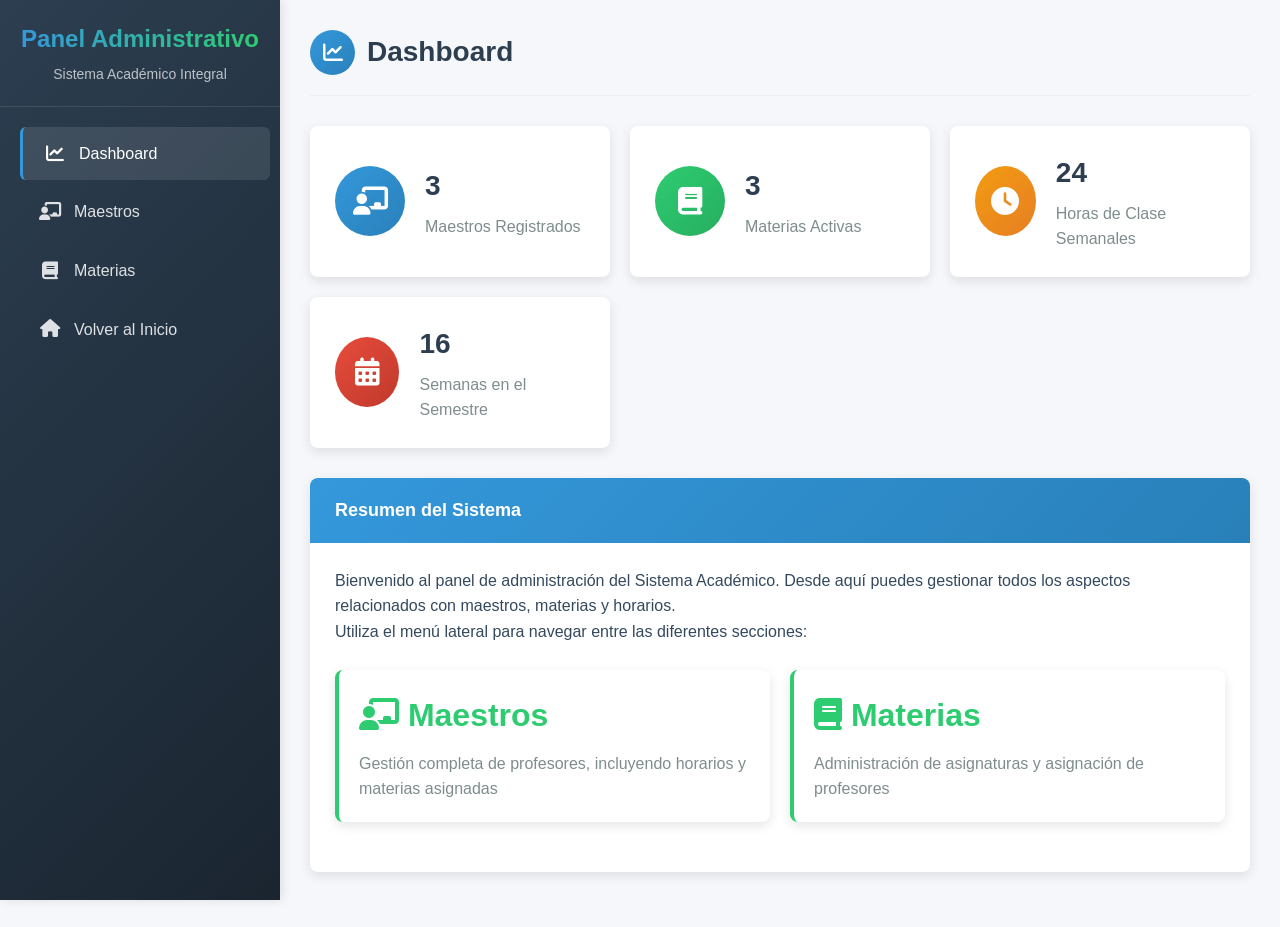
==== admin.html @ a71e0417 "Add files via upload" ====
<!DOCTYPE html>
<html lang="es">
<head>
    <meta charset="UTF-8">
    <meta name="viewport" content="width=device-width, initial-scale=1.0">
    <title>Panel de Administración | Sistema Académico</title>
    <link rel="stylesheet" href="https://cdnjs.cloudflare.com/ajax/libs/font-awesome/6.4.0/css/all.min.css">
    <style>
        :root {
            --primary-color: #3498db;
            --secondary-color: #2980b9;
            --accent-color: #e74c3c;
            --success-color: #2ecc71;
            --warning-color: #f39c12;
            --danger-color: #e74c3c;
            --gray-dark: #2c3e50;
            --gray: #7f8c8d;
            --light-gray: #f8f9fa;
            --border-color: #ecf0f1;
            --border-radius: 8px;
            --shadow: 0 4px 12px rgba(0, 0, 0, 0.1);
            --transition: all 0.3s ease;
        }
        
        * {
            margin: 0;
            padding: 0;
            box-sizing: border-box;
            font-family: 'Segoe UI', Tahoma, Geneva, Verdana, sans-serif;
        }
        
        body {
            background-color: #f5f7fa;
            color: #34495e;
            line-height: 1.6;
            overflow-x: hidden;
        }
        
        .container {
            display: flex;
            min-height: 100vh;
        }
        
        /* Sidebar */
        .sidebar {
            width: 280px;
            background: linear-gradient(135deg, var(--gray-dark), #1a2530);
            color: white;
            padding: 20px 0;
            height: 100vh;
            position: fixed;
            overflow-y: auto;
            box-shadow: 2px 0 10px rgba(0, 0, 0, 0.1);
            z-index: 1000;
        }
        
        .sidebar-header {
            padding: 0 20px 20px;
            border-bottom: 1px solid rgba(255, 255, 255, 0.1);
            margin-bottom: 20px;
            text-align: center;
        }
        
        .sidebar-header h2 {
            font-size: 24px;
            margin-bottom: 5px;
            font-weight: 600;
            background: linear-gradient(to right, #3498db, #2ecc71);
            -webkit-background-clip: text;
            background-clip: text;
            color: transparent;
        }
        
        .sidebar-header p {
            color: #bdc3c7;
            font-size: 14px;
        }
        
        .sidebar-nav {
            list-style: none;
            padding: 0 15px;
        }
        
        .sidebar-nav-item {
            margin-bottom: 5px;
            transition: var(--transition);
        }
        
        .sidebar-nav-link {
            display: flex;
            align-items: center;
            padding: 14px 20px;
            color: rgba(255, 255, 255, 0.85);
            text-decoration: none;
            transition: var(--transition);
            border-left: 3px solid transparent;
            border-radius: 6px;
            font-size: 16px;
        }
        
        .sidebar-nav-link:hover, .sidebar-nav-link.active {
            background: rgba(255, 255, 255, 0.1);
            color: white;
            border-left-color: var(--primary-color);
            transform: translateX(5px);
        }
        
        .sidebar-nav-link i {
            margin-right: 12px;
            width: 24px;
            text-align: center;
            font-size: 18px;
        }
        
        /* Main Content */
        .main-content {
            flex: 1;
            margin-left: 280px;
            padding: 30px;
            transition: var(--transition);
        }
        
        .page-header {
            margin-bottom: 30px;
            padding-bottom: 20px;
            border-bottom: 1px solid var(--border-color);
            display: flex;
            justify-content: space-between;
            align-items: center;
            flex-wrap: wrap;
            gap: 15px;
        }
        
        .page-title {
            font-size: 28px;
            color: var(--gray-dark);
            font-weight: 700;
            display: flex;
            align-items: center;
            gap: 12px;
        }
        
        .page-title i {
            background: linear-gradient(135deg, var(--primary-color), var(--secondary-color));
            color: white;
            width: 45px;
            height: 45px;
            border-radius: 50%;
            display: flex;
            align-items: center;
            justify-content: center;
            font-size: 20px;
        }
        
        /* Cards */
        .card {
            background-color: white;
            border-radius: var(--border-radius);
            box-shadow: var(--shadow);
            margin-bottom: 25px;
            overflow: hidden;
            transition: var(--transition);
        }
        
        .card:hover {
            transform: translateY(-5px);
            box-shadow: 0 8px 20px rgba(0, 0, 0, 0.12);
        }
        
        .card-header {
            padding: 18px 25px;
            background: linear-gradient(135deg, var(--primary-color), var(--secondary-color));
            color: white;
            font-weight: 600;
            display: flex;
            justify-content: space-between;
            align-items: center;
            font-size: 18px;
        }
        
        .card-body {
            padding: 25px;
        }
        
        /* Tabs */
        .tabs {
            display: flex;
            margin-bottom: 25px;
            border-bottom: 1px solid var(--border-color);
            flex-wrap: wrap;
        }
        
        .tab-btn {
            padding: 12px 24px;
            background: none;
            border: none;
            border-bottom: 3px solid transparent;
            font-size: 16px;
            font-weight: 500;
            color: var(--gray);
            cursor: pointer;
            transition: var(--transition);
        }
        
        .tab-btn:hover {
            color: var(--primary-color);
        }
        
        .tab-btn.active {
            color: var(--primary-color);
            border-bottom-color: var(--primary-color);
        }
        
        .tab-content {
            display: none;
        }
        
        .tab-content.active {
            display: block;
        }
        
        /* Table */
        .data-table {
            width: 100%;
            border-collapse: collapse;
            box-shadow: 0 1px 3px rgba(0, 0, 0, 0.05);
        }
        
        .data-table th, .data-table td {
            padding: 15px 18px;
            text-align: left;
            border-bottom: 1px solid var(--border-color);
        }
        
        .data-table th {
            background-color: var(--primary-color);
            color: white;
            font-weight: 600;
        }
        
        .data-table tr:nth-child(even) {
            background-color: #f8fafc;
        }
        
        .data-table tr:hover {
            background-color: rgba(52, 152, 219, 0.05);
        }
        
        /* Forms */
        .form-group {
            margin-bottom: 25px;
        }
        
        .form-label {
            display: block;
            margin-bottom: 10px;
            font-weight: 600;
            color: var(--gray-dark);
        }
        
        .form-control {
            width: 100%;
            padding: 12px 18px;
            border: 1px solid var(--border-color);
            border-radius: var(--border-radius);
            font-size: 16px;
            transition: var(--transition);
            background-color: #f9fbfd;
        }
        
        .form-control:focus {
            outline: none;
            border-color: var(--primary-color);
            box-shadow: 0 0 0 3px rgba(52, 152, 219, 0.25);
            background-color: white;
        }
        
        /* Buttons */
        .btn {
            display: inline-flex;
            align-items: center;
            justify-content: center;
            gap: 8px;
            padding: 12px 24px;
            background-color: var(--primary-color);
            color: white;
            border: none;
            border-radius: var(--border-radius);
            cursor: pointer;
            font-size: 16px;
            font-weight: 600;
            transition: var(--transition);
            text-decoration: none;
            box-shadow: 0 4px 6px rgba(52, 152, 219, 0.2);
        }
        
        .btn:hover {
            background-color: var(--secondary-color);
            transform: translateY(-2px);
            box-shadow: 0 6px 10px rgba(52, 152, 219, 0.3);
        }
        
        .btn i {
            font-size: 16px;
        }
        
        .btn-success {
            background-color: var(--success-color);
            box-shadow: 0 4px 6px rgba(46, 204, 113, 0.2);
        }
        
        .btn-success:hover {
            background-color: #27ae60;
            box-shadow: 0 6px 10px rgba(46, 204, 113, 0.3);
        }
        
        .btn-warning {
            background-color: var(--warning-color);
            box-shadow: 0 4px 6px rgba(243, 156, 18, 0.2);
        }
        
        .btn-warning:hover {
            background-color: #e67e22;
            box-shadow: 0 6px 10px rgba(243, 156, 18, 0.3);
        }
        
        .btn-danger {
            background-color: var(--danger-color);
            box-shadow: 0 4px 6px rgba(231, 76, 60, 0.2);
        }
        
        .btn-danger:hover {
            background-color: #c0392b;
            box-shadow: 0 6px 10px rgba(231, 76, 60, 0.3);
        }
        
        .btn-sm {
            padding: 8px 16px;
            font-size: 14px;
        }
        
        /* Modal */
        .modal {
            display: none;
            position: fixed;
            top: 0;
            left: 0;
            right: 0;
            bottom: 0;
            background-color: rgba(0, 0, 0, 0.6);
            z-index: 2000;
            align-items: center;
            justify-content: center;
            backdrop-filter: blur(5px);
        }
        
        .modal-content {
            background-color: white;
            border-radius: var(--border-radius);
            width: 100%;
            max-width: 550px;
            animation: modalFadeIn 0.4s;
            box-shadow: 0 10px 30px rgba(0, 0, 0, 0.2);
            overflow: hidden;
        }
        
        .modal-header {
            padding: 20px;
            background: linear-gradient(135deg, var(--primary-color), var(--secondary-color));
            color: white;
            display: flex;
            justify-content: space-between;
            align-items: center;
        }
        
        .modal-title {
            font-size: 22px;
            font-weight: 600;
        }
        
        .modal-close {
            background: none;
            border: none;
            font-size: 28px;
            cursor: pointer;
            color: white;
            transition: var(--transition);
        }
        
        .modal-close:hover {
            transform: rotate(90deg);
        }
        
        .modal-body {
            padding: 25px;
        }
        
        .modal-footer {
            padding: 20px;
            border-top: 1px solid var(--border-color);
            display: flex;
            justify-content: flex-end;
            gap: 15px;
        }
        
        @keyframes modalFadeIn {
            from { opacity: 0; transform: translateY(-30px); }
            to { opacity: 1; transform: translateY(0); }
        }
        
        /* Utils */
        .text-right {
            text-align: right;
        }
        
        .action-buttons {
            display: flex;
            gap: 8px;
        }
        
        .badge {
            display: inline-flex;
            align-items: center;
            padding: 6px 14px;
            border-radius: 50px;
            font-size: 13px;
            font-weight: 600;
        }
        
        .badge-success {
            background-color: rgba(46, 204, 113, 0.15);
            color: var(--success-color);
        }
        
        .badge-warning {
            background-color: rgba(243, 156, 18, 0.15);
            color: var(--warning-color);
        }
        
        .badge-info {
            background-color: rgba(52, 152, 219, 0.15);
            color: var(--primary-color);
        }
        
        /* Nuevos estilos para profesores múltiples */
        .profesores-list {
            list-style-type: none;
            padding: 0;
            margin: 0;
        }
        
        .profesores-list li {
            padding: 8px 0;
            border-bottom: 1px solid #eee;
            display: flex;
            align-items: center;
        }
        
        .profesores-list li:last-child {
            border-bottom: none;
        }
        
        .profesores-list li i {
            margin-right: 10px;
            color: var(--primary-color);
        }
        
        .error-message {
            color: var(--danger-color);
            font-size: 14px;
            margin-top: 8px;
            display: none;
            font-weight: 500;
        }

        /* Nuevos estilos para maestros clickeables y horarios */
        .maestro-item {
            background: white;
            border: 1px solid var(--border-color);
            border-radius: var(--border-radius);
            margin-bottom: 20px;
            overflow: hidden;
            box-shadow: var(--shadow);
            transition: var(--transition);
        }

        .maestro-item:hover {
            box-shadow: 0 8px 20px rgba(0, 0, 0, 0.15);
            transform: translateY(-3px);
        }

        .maestro-header {
            padding: 18px 25px;
            background: linear-gradient(135deg, var(--primary-color), var(--secondary-color));
            color: white;
            cursor: pointer;
            display: flex;
            justify-content: space-between;
            align-items: center;
            transition: var(--transition);
        }

        .maestro-header:hover {
            background: linear-gradient(135deg, var(--secondary-color), #1f5f8b);
        }

        .maestro-name {
            font-size: 20px;
            font-weight: 700;
            margin: 0;
        }

        .maestro-actions {
            display: flex;
            gap: 10px;
        }

        .maestro-arrow {
            font-size: 20px;
            transition: transform 0.3s ease;
        }

        .maestro-item.expanded .maestro-arrow {
            transform: rotate(180deg);
        }

        .maestro-details {
            max-height: 0;
            overflow: hidden;
            transition: max-height 0.5s ease;
            background: #f8f9fa;
        }

        .maestro-item.expanded .maestro-details {
            max-height: 800px;
        }

        .maestro-content {
            padding: 25px;
        }

        .detail-section {
            margin-bottom: 25px;
            padding-bottom: 20px;
            border-bottom: 1px solid var(--border-color);
        }

        .detail-section:last-child {
            margin-bottom: 0;
            padding-bottom: 0;
            border-bottom: none;
        }

        .detail-title {
            font-size: 18px;
            font-weight: 700;
            color: var(--gray-dark);
            margin-bottom: 15px;
            display: flex;
            align-items: center;
        }

        .detail-title i {
            margin-right: 12px;
            font-size: 22px;
            color: var(--primary-color);
            background: rgba(52, 152, 219, 0.1);
            width: 40px;
            height: 40px;
            border-radius: 50%;
            display: flex;
            align-items: center;
            justify-content: center;
        }

        .materias-grid {
            display: grid;
            grid-template-columns: repeat(auto-fill, minmax(220px, 1fr));
            gap: 15px;
            margin-bottom: 20px;
        }

        .materia-badge {
            background: linear-gradient(135deg, var(--primary-color), var(--secondary-color));
            color: white;
            padding: 12px 18px;
            border-radius: var(--border-radius);
            font-size: 15px;
            text-align: center;
            font-weight: 600;
            box-shadow: 0 4px 6px rgba(52, 152, 219, 0.2);
            transition: var(--transition);
        }

        .materia-badge:hover {
            transform: translateY(-3px);
            box-shadow: 0 6px 10px rgba(52, 152, 219, 0.3);
        }

        .horario-table {
            width: 100%;
            border-collapse: collapse;
            margin-top: 15px;
            border-radius: var(--border-radius);
            overflow: hidden;
            box-shadow: 0 2px 5px rgba(0, 0, 0, 0.05);
        }

        .horario-table th {
            background: var(--primary-color);
            color: white;
            padding: 15px;
            text-align: center;
            font-weight: 600;
        }

        .horario-table td {
            padding: 15px;
            text-align: center;
            border: 1px solid var(--border-color);
            background: white;
            font-weight: 500;
        }

        .horario-table tr:nth-child(even) td {
            background: #f8f9fa;
        }

        .maestros-grid {
            display: grid;
            gap: 25px;
        }

        .maestro-stats {
            display: grid;
            grid-template-columns: repeat(auto-fit, minmax(240px, 1fr));
            gap: 20px;
            margin-bottom: 25px;
        }

        .stat-item {
            background: white;
            padding: 20px;
            border-radius: var(--border-radius);
            border-left: 4px solid var(--success-color);
            box-shadow: var(--shadow);
            transition: var(--transition);
        }

        .stat-item:hover {
            transform: translateY(-5px);
            box-shadow: 0 8px 20px rgba(0, 0, 0, 0.1);
        }

        .stat-number {
            font-size: 32px;
            font-weight: bold;
            color: var(--success-color);
            margin-bottom: 10px;
        }

        .stat-label {
            font-size: 16px;
            color: var(--gray);
            font-weight: 500;
        }

        /* Nuevo: Dashboard stats */
        .dashboard-stats {
            display: grid;
            grid-template-columns: repeat(auto-fit, minmax(250px, 1fr));
            gap: 20px;
            margin-bottom: 30px;
        }
        
        .stat-card {
            background: white;
            border-radius: var(--border-radius);
            padding: 25px;
            box-shadow: var(--shadow);
            display: flex;
            align-items: center;
            gap: 20px;
            transition: var(--transition);
        }
        
        .stat-card:hover {
            transform: translateY(-5px);
            box-shadow: 0 10px 20px rgba(0, 0, 0, 0.1);
        }
        
        .stat-icon {
            width: 70px;
            height: 70px;
            border-radius: 50%;
            display: flex;
            align-items: center;
            justify-content: center;
            font-size: 28px;
            color: white;
        }
        
        .stat-icon.blue {
            background: linear-gradient(135deg, var(--primary-color), var(--secondary-color));
        }
        
        .stat-icon.green {
            background: linear-gradient(135deg, var(--success-color), #27ae60);
        }
        
        .stat-icon.orange {
            background: linear-gradient(135deg, var(--warning-color), #e67e22);
        }
        
        .stat-icon.red {
            background: linear-gradient(135deg, var(--danger-color), #c0392b);
        }
        
        .stat-text h3 {
            font-size: 28px;
            color: var(--gray-dark);
            margin-bottom: 5px;
        }
        
        .stat-text p {
            color: var(--gray);
            font-weight: 500;
        }
        
        /* Nuevo: Responsive design */
        @media (max-width: 1200px) {
            .sidebar {
                width: 250px;
            }
            
            .main-content {
                margin-left: 250px;
            }
        }
        
        @media (max-width: 991px) {
            .sidebar {
                width: 220px;
            }
            
            .main-content {
                margin-left: 220px;
                padding: 20px;
            }
        }
        
        @media (max-width: 767px) {
            .container {
                flex-direction: column;
            }
            
            .sidebar {
                width: 100%;
                height: auto;
                position: relative;
                max-height: 300px;
            }
            
            .main-content {
                margin-left: 0;
            }
            
            .page-header {
                flex-direction: column;
                align-items: flex-start;
            }
            
            .card-header {
                flex-direction: column;
                align-items: flex-start;
                gap: 15px;
            }
            
            .dashboard-stats {
                grid-template-columns: 1fr;
            }
            
            .maestro-stats {
                grid-template-columns: 1fr;
            }
        }

        @media (max-width: 576px) {
            .main-content {
                padding: 15px;
            }
            
            .modal-content {
                width: 95%;
            }
            
            .materias-grid {
                grid-template-columns: 1fr;
            }
            
            .horario-table th, 
            .horario-table td {
                padding: 10px;
                font-size: 14px;
            }
        }

        /* Nuevo: Animación de carga */
        @keyframes pulse {
            0% { opacity: 0.6; transform: scale(0.95); }
            50% { opacity: 1; transform: scale(1); }
            100% { opacity: 0.6; transform: scale(0.95); }
        }
        
        .loading {
            animation: pulse 1.5s infinite;
        }

        /* Nuevo: Notificaciones */
        .notification {
            position: fixed;
            top: 20px;
            right: 20px;
            padding: 15px 25px;
            border-radius: var(--border-radius);
            color: white;
            font-weight: 600;
            box-shadow: 0 5px 15px rgba(0, 0, 0, 0.2);
            z-index: 3000;
            transform: translateX(120%);
            transition: transform 0.4s ease;
        }
        
        .notification.show {
            transform: translateX(0);
        }
        
        .notification.success {
            background: linear-gradient(135deg, var(--success-color), #27ae60);
        }
        
        .notification.error {
            background: linear-gradient(135deg, var(--danger-color), #c0392b);
        }
    </style>
</head>
<body>
    <div class="container">
        <!-- Sidebar -->
        <aside class="sidebar">
            <div class="sidebar-header">
                <h2>Panel Administrativo</h2>
                <p>Sistema Académico Integral</p>
            </div>
            <ul class="sidebar-nav">
                <li class="sidebar-nav-item">
                    <a href="#" class="sidebar-nav-link active" data-tab="dashboard">
                        <i class="fas fa-chart-line"></i> Dashboard
                    </a>
                </li>
                <li class="sidebar-nav-item">
                    <a href="#" class="sidebar-nav-link" data-tab="maestros">
                        <i class="fas fa-chalkboard-teacher"></i> Maestros
                    </a>
                </li>
                <li class="sidebar-nav-item">
                    <a href="#" class="sidebar-nav-link" data-tab="materias">
                        <i class="fas fa-book"></i> Materias
                    </a>
                </li>
                <li class="sidebar-nav-item">
                    <a href="index.html" class="sidebar-nav-link">
                        <i class="fas fa-home"></i> Volver al Inicio
                    </a>
                </li>
            </ul>
        </aside>

        <!-- Main Content -->
        <main class="main-content">
            <!-- Dashboard -->
            <div class="tab-content active" id="dashboard">
                <div class="page-header">
                    <h1 class="page-title"><i class="fas fa-chart-line"></i> Dashboard</h1>
                </div>
                
                <div class="dashboard-stats">
                    <div class="stat-card">
                        <div class="stat-icon blue">
                            <i class="fas fa-chalkboard-teacher"></i>
                        </div>
                        <div class="stat-text">
                            <h3 id="totalMaestrosDash">0</h3>
                            <p>Maestros Registrados</p>
                        </div>
                    </div>
                    
                    <div class="stat-card">
                        <div class="stat-icon green">
                            <i class="fas fa-book"></i>
                        </div>
                        <div class="stat-text">
                            <h3 id="totalMateriasDash">0</h3>
                            <p>Materias Activas</p>
                        </div>
                    </div>
                    
                    <div class="stat-card">
                        <div class="stat-icon orange">
                            <i class="fas fa-clock"></i>
                        </div>
                        <div class="stat-text">
                            <h3>24</h3>
                            <p>Horas de Clase Semanales</p>
                        </div>
                    </div>
                    
                    <div class="stat-card">
                        <div class="stat-icon red">
                            <i class="fas fa-calendar-alt"></i>
                        </div>
                        <div class="stat-text">
                            <h3>16</h3>
                            <p>Semanas en el Semestre</p>
                        </div>
                    </div>
                </div>
                
                <div class="card">
                    <div class="card-header">
                        Resumen del Sistema
                    </div>
                    <div class="card-body">
                        <p>Bienvenido al panel de administración del Sistema Académico. Desde aquí puedes gestionar todos los aspectos relacionados con maestros, materias y horarios.</p>
                        <p>Utiliza el menú lateral para navegar entre las diferentes secciones:</p>
                        
                        <div class="maestro-stats" style="margin-top: 25px;">
                            <div class="stat-item">
                                <div class="stat-number">
                                    <i class="fas fa-chalkboard-teacher"></i> Maestros
                                </div>
                                <div class="stat-label">Gestión completa de profesores, incluyendo horarios y materias asignadas</div>
                            </div>
                            
                            <div class="stat-item">
                                <div class="stat-number">
                                    <i class="fas fa-book"></i> Materias
                                </div>
                                <div class="stat-label">Administración de asignaturas y asignación de profesores</div>
                            </div>
                        </div>
                    </div>
                </div>
            </div>

            <!-- Maestros -->
            <div class="tab-content" id="maestros">
                <div class="page-header">
                    <h1 class="page-title"><i class="fas fa-chalkboard-teacher"></i> Maestros</h1>
                    <button class="btn btn-success" onclick="openModal('modalAgregarMaestro')">
                        <i class="fas fa-plus"></i> Agregar Maestro
                    </button>
                </div>
                
                <div class="maestro-stats">
                    <div class="stat-item">
                        <div class="stat-number" id="totalMaestros">0</div>
                        <div class="stat-label">Total Maestros</div>
                    </div>
                    <div class="stat-item">
                        <div class="stat-number" id="totalMaterias">0</div>
                        <div class="stat-label">Materias Activas</div>
                    </div>
                    <div class="stat-item">
                        <div class="stat-number">24</div>
                        <div class="stat-label">Horas Semanales</div>
                    </div>
                    <div class="stat-item">
                        <div class="stat-number">5</div>
                        <div class="stat-label">Días Laborables</div>
                    </div>
                </div>

                <div class="maestros-grid" id="maestrosContainer">
                    <!-- Los maestros se cargarán aquí -->
                </div>
            </div>

            <!-- Materias -->
            <div class="tab-content" id="materias">
                <div class="page-header">
                    <h1 class="page-title"><i class="fas fa-book"></i> Materias</h1>
                    <button class="btn btn-success" onclick="openModal('modalAgregarMateria')">
                        <i class="fas fa-plus"></i> Agregar Materia
                    </button>
                </div>
                <div class="card">
                    <div class="card-body">
                        <table class="data-table">
                            <thead>
                                <tr>
                                    <th>ID</th>
                                    <th>Nombre</th>
                                    <th>Profesores asignados</th>
                                    <th>Acciones</th>
                                </tr>
                            </thead>
                            <tbody id="tablaMaterias">
                                <!-- Las filas se llenarán aquí -->
                            </tbody>
                        </table>
                    </div>
                </div>
            </div>
        </main>
    </div>

    <!-- Modal Agregar Maestro -->
    <div class="modal" id="modalAgregarMaestro">
        <div class="modal-content">
            <div class="modal-header">
                <h3 class="modal-title">Agregar Nuevo Maestro</h3>
                <button class="modal-close" onclick="closeModal('modalAgregarMaestro')">×</button>
            </div>
            <form id="formMaestro" onsubmit="agregarMaestro(event)">
                <div class="modal-body">
                    <div class="form-group">
                        <label class="form-label">Nombre completo</label>
                        <input type="text" class="form-control" id="nombreMaestro" required placeholder="Ej: Juan Pérez">
                        <div id="errorMaestro" class="error-message">Este maestro ya existe en el sistema.</div>
                    </div>
                    <div class="form-group">
                        <label class="form-label">Materia que imparte</label>
                        <input type="text" class="form-control" id="especialidadMaestro" required placeholder="Ej: Matemáticas">
                    </div>
                    <div class="form-group">
                        <label class="form-label">Correo electrónico</label>
                        <input type="email" class="form-control" id="emailMaestro" placeholder="ejemplo@institucion.edu">
                    </div>
                    <div class="form-group">
                        <label class="form-label">Teléfono de contacto</label>
                        <input type="tel" class="form-control" id="telefonoMaestro" placeholder="(000) 000-0000">
                    </div>
                </div>
                <div class="modal-footer">
                    <button type="button" class="btn btn-danger" onclick="closeModal('modalAgregarMaestro')">
                        <i class="fas fa-times"></i> Cancelar
                    </button>
                    <button type="submit" class="btn btn-success">
                        <i class="fas fa-save"></i> Guardar Maestro
                    </button>
                </div>
            </form>
        </div>
    </div>

    <!-- Modal Agregar Materia -->
    <div class="modal" id="modalAgregarMateria">
        <div class="modal-content">
            <div class="modal-header">
                <h3 class="modal-title">Agregar Nueva Materia</h3>
                <button class="modal-close" onclick="closeModal('modalAgregarMateria')">×</button>
            </div>
            <form id="formMateria" onsubmit="agregarMateria(event)">
                <div class="modal-body">
                    <div class="form-group">
                        <label class="form-label">Nombre de la materia</label>
                        <input type="text" class="form-control" id="nombreMateria" required placeholder="Ej: Álgebra Lineal">
                    </div>
                    <div class="form-group">
                        <label class="form-label">Profesor(es) asignado(s)</label>
                        <select class="form-control" id="profesorMateria" multiple>
                            <!-- Opciones se llenarán con JavaScript -->
                        </select>
                        <small>Mantén presionada la tecla Ctrl (Windows) o Comando (Mac) para seleccionar múltiples profesores.</small>
                    </div>
                    <div class="form-group">
                        <label class="form-label">Créditos</label>
                        <input type="number" class="form-control" id="creditosMateria" min="1" max="10" value="4">
                    </div>
                    <div class="form-group">
                        <label class="form-label">Horas semanales</label>
                        <input type="number" class="form-control" id="horasMateria" min="1" max="20" value="4">
                    </div>
                </div>
                <div class="modal-footer">
                    <button type="button" class="btn btn-danger" onclick="closeModal('modalAgregarMateria')">
                        <i class="fas fa-times"></i> Cancelar
                    </button>
                    <button type="submit" class="btn btn-success">
                        <i class="fas fa-save"></i> Guardar Materia
                    </button>
                </div>
            </form>
        </div>
    </div>

    <div id="modalEditarMaestro" class="modal">
    <div class="modal-content">
        <span class="close" onclick="closeModal('modalEditarMaestro')">&times;</span>
        <h2>Editar Maestro</h2>
        <form id="formEditarMaestro" onsubmit="guardarEdicionMaestro(event)">
            <input type="hidden" id="editIdMaestro">
            <label>Nombre:</label>
            <input type="text" id="editNombreMaestro" required>
            <label>Email:</label>
            <input type="email" id="editEmailMaestro">
            <label>Teléfono:</label>
            <input type="text" id="editTelefonoMaestro">
            <button type="submit" class="btn btn-primary">Guardar Cambios</button>
        </form>
        <label>Horario:</label>
        <input type="text" id="editHorarioMaestro" placeholder="Ej. Lunes 10:00-12:00">

        <label>Materias Asignadas:</label>
        <div id="editMateriasCheckboxes" class="checkbox-list"></div>
    
        <form id="formEditarMaestro" onsubmit="guardarEdicionMaestro(event)">
    <input type="hidden" id="editIdMaestro">
    
    <label>Nombre:</label>
    <input type="text" id="editNombreMaestro" required>

    <label>Email:</label>
    <input type="email" id="editEmailMaestro">

    <label>Teléfono:</label>
    <input type="text" id="editTelefonoMaestro">

    <label>Horario:</label>
    <input type="text" id="editHorarioMaestro" placeholder="Ej. Lunes 10:00-12:00">

    <label>Materias Asignadas:</label>
    <div id="editMateriasCheckboxes" class="checkbox-list"></div>

    <button type="submit" class="btn btn-primary">Guardar Cambios</button>
</form>

    </div>
</div>


    <!-- Notifications -->
    <div class="notification" id="notification">
        Operación realizada con éxito!
    </div>

    <script>
        // Estructura de datos mejorada con horarios
        const maestros = [
            { 
                id: 1, 
                nombre: "Juan Pérez", 
                materias: ["Matemáticas"],
                horario: {
                    "Lunes": "8:00-10:00 AM",
                    "Martes": "10:00-12:00 PM", 
                    "Miércoles": "8:00-10:00 AM",
                    "Jueves": "10:00-12:00 PM",
                    "Viernes": "8:00-10:00 AM"
                },
                email: "jperez@institucion.edu",
                telefono: "(555) 123-4567"
            },
            { 
                id: 2, 
                nombre: "María López", 
                materias: ["Historia"],
                horario: {
                    "Lunes": "2:00-4:00 PM",
                    "Martes": "2:00-4:00 PM", 
                    "Miércoles": "2:00-4:00 PM",
                    "Jueves": "2:00-4:00 PM",
                    "Viernes": "2:00-4:00 PM"
                },
                email: "mlopez@institucion.edu",
                telefono: "(555) 987-6543"
            },
            { 
                id: 3, 
                nombre: "Rocío Jaqueline Becerra Urquidez", 
                materias: ["Sistemas Distribuidos Con Laboratorio"],
                horario: {
                    "Lunes": "4:00-6:00 PM",
                    "Martes": "4:00-6:00 PM", 
                    "Miércoles": "4:00-6:00 PM",
                    "Jueves": "4:00-6:00 PM",
                    "Viernes": "4:00-6:00 PM"
                },
                email: "rbecerra@institucion.edu",
                telefono: "(555) 456-7890"
            },
        ];

        const materias = [
            { id: 1, nombre: "Matemáticas", profesores: ["Juan Pérez"], creditos: 4, horas: 5 },
            { id: 2, nombre: "Historia", profesores: ["María López"], creditos: 3, horas: 4 },
            { id: 3, nombre: "Sistemas Distribuidos Con Laboratorio", profesores: ["Rocío Jaqueline Becerra Urquidez"], creditos: 5, horas: 6 },
        ];

        // Función para mostrar notificación
        function showNotification(message, isSuccess = true) {
            const notification = document.getElementById('notification');
            notification.textContent = message;
            notification.className = `notification ${isSuccess ? 'success' : 'error'}`;
            notification.classList.add('show');
            
            setTimeout(() => {
                notification.classList.remove('show');
            }, 3000);
        }

        // Función para verificar si un maestro ya existe
        function maestroExiste(nombre) {
            return maestros.some(maestro => maestro.nombre.toLowerCase() === nombre.toLowerCase());
        }

        // Función para generar horario automático para nuevos maestros
        function generarHorarioAleatorio() {
            const dias = ["Lunes", "Martes", "Miércoles", "Jueves", "Viernes"];
            const horarios = ["8:00-10:00 AM", "10:00-12:00 PM", "2:00-4:00 PM", "4:00-6:00 PM"];
            const horario = {};
            
            dias.forEach(dia => {
                horario[dia] = horarios[Math.floor(Math.random() * horarios.length)];
            });
            
            return horario;
        }

        // Cargar maestros en el nuevo formato
        function cargarMaestros() {
            const container = document.getElementById("maestrosContainer");
            container.innerHTML = "";
            
            // Actualizar estadísticas
            document.getElementById("totalMaestros").textContent = maestros.length;
            document.getElementById("totalMaterias").textContent = materias.length;
            document.getElementById("totalMaestrosDash").textContent = maestros.length;
            document.getElementById("totalMateriasDash").textContent = materias.length;
            
            maestros.forEach(maestro => {
                const maestroElement = document.createElement("div");
                maestroElement.className = "maestro-item";
                maestroElement.innerHTML = `
                    <div class="maestro-header" onclick="toggleMaestro(${maestro.id})">
                        <h3 class="maestro-name">${maestro.nombre}</h3>
                        <div class="maestro-actions">
                            <button class="btn btn-warning btn-sm" onclick="editarMaestro(${maestro.id}, event)">
                                <i class="fas fa-edit"></i>
                            </button>
                            <button class="btn btn-danger btn-sm" onclick="eliminarMaestro(${maestro.id}, event)">
                                <i class="fas fa-trash"></i>
                            </button>
                            <span class="maestro-arrow"><i class="fas fa-chevron-down"></i></span>
                        </div>
                    </div>
                    <div class="maestro-details">
                        <div class="maestro-content">
                            <div class="detail-section">
                                <div class="detail-title">
                                    <i class="fas fa-info-circle"></i> Información del Maestro
                                </div>
                                <div style="display: grid; grid-template-columns: 1fr 1fr; gap: 20px; margin-bottom: 20px;">
                                    <div>
                                        <p><strong>Email:</strong> ${maestro.email || 'No especificado'}</p>
                                        <p><strong>Teléfono:</strong> ${maestro.telefono || 'No especificado'}</p>
                                    </div>
                                    <div>
                                        <p><strong>Total de Materias:</strong> ${maestro.materias.length}</p>
                                        <p><strong>Horas Semanales:</strong> ${Object.values(maestro.horario).length * 2}</p>
                                    </div>
                                </div>
                            </div>
                            <div class="detail-section">
                                <div class="detail-title">
                                    <i class="fas fa-book"></i> Materias que imparte
                                </div>
                                <div class="materias-grid">
                                    ${maestro.materias.map(materia => 
                                        `<div class="materia-badge">${materia}</div>`
                                    ).join("")}
                                </div>
                            </div>
                            <div class="detail-section">
                                <div class="detail-title">
                                    <i class="fas fa-clock"></i> Horario de clases
                                </div>
                                <table class="horario-table">
                                    <thead>
                                        <tr>
                                            <th>Día</th>
                                            <th>Horario</th>
                                        </tr>
                                    </thead>
                                    <tbody>
                                        ${Object.entries(maestro.horario).map(([dia, hora]) => 
                                            `<tr><td><strong>${dia}</strong></td><td>${hora}</td></tr>`
                                        ).join("")}
                                    </tbody>
                                </table>
                            </div>
                        </div>
                    </div>
                `;
                container.appendChild(maestroElement);
            });
        }

        // Función para expandir/contraer detalles del maestro
        function toggleMaestro(maestroId) {
            const maestroItems = document.querySelectorAll('.maestro-item');
            maestroItems.forEach(item => {
                const header = item.querySelector('.maestro-header');
                const isCurrentItem = header.getAttribute('onclick').includes(maestroId.toString());
                
                if (isCurrentItem) {
                    item.classList.toggle('expanded');
                } else {
                    item.classList.remove('expanded');
                }
            });
        }

        // Función para eliminar un maestro
        function eliminarMaestro(maestroId, event) {
            event.stopPropagation();
            if (confirm("¿Estás seguro de que deseas eliminar este maestro?")) {
                const index = maestros.findIndex(m => m.id === maestroId);
                if (index !== -1) {
                    const maestroEliminado = maestros.splice(index, 1)[0];
                    
                    // Actualizar materias que tenían a este maestro asignado
                    materias.forEach(materia => {
                        const profesorIndex = materia.profesores.indexOf(maestroEliminado.nombre);
                        if (profesorIndex !== -1) {
                            materia.profesores.splice(profesorIndex, 1);
                        }
                    });
                    
                    cargarMaestros();
                    cargarMaterias();
                    cargarOpcionesProfesores();
                    showNotification("Maestro eliminado correctamente");
                }
            }
        }

        // Función para editar un maestro
function editarMaestro(maestroId, event) {
    event.stopPropagation();
    const maestro = maestros.find(m => m.id === maestroId);
    if (maestro) {
        // Llenar el modal de edición con los datos del maestro
        document.getElementById('editNombreMaestro').value = maestro.nombre;
        document.getElementById('editEspecialidadMaestro').value = maestro.materias.join(', ');
        document.getElementById('editEmailMaestro').value = maestro.email || '';
        document.getElementById('editTelefonoMaestro').value = maestro.telefono || '';
        
        // Guardar el ID del maestro que se está editando (para usarlo al guardar)
        document.getElementById('editMaestroForm').dataset.maestroId = maestroId;
        
        // Abrir el modal
        openModal('modalEditarMaestro');
    }
}

// Función para guardar los cambios (se llamaría al enviar el formulario)
function guardarEdicionMaestro(event) {
    event.preventDefault();
    const maestroId = parseInt(document.getElementById('editMaestroForm').dataset.maestroId);
    const maestro = maestros.find(m => m.id === maestroId);
    
    if (maestro) {
        // Actualizar datos del maestro
        maestro.nombre = document.getElementById('editNombreMaestro').value.trim();
        maestro.materias = document.getElementById('editEspecialidadMaestro').value.trim().split(',');
        maestro.email = document.getElementById('editEmailMaestro').value.trim() || null;
        maestro.telefono = document.getElementById('editTelefonoMaestro').value.trim() || null;
        
        // Actualizar la vista y cerrar el modal
        cargarMaestros();
        closeModal('modalEditarMaestro');
        showNotification("Maestro actualizado correctamente");
    }
}

        // Cargar materias en la tabla
        function cargarMaterias() {
            let tbody = document.getElementById("tablaMaterias");
            tbody.innerHTML = "";
            materias.forEach(materia => {
                let fila = `
                    <tr>
                        <td>${materia.id}</td>
                        <td><strong>${materia.nombre}</strong></td>
                        <td>
                            <ul class="profesores-list">
                                ${materia.profesores.map(profesor => `<li><i class="fas fa-user-tie"></i> ${profesor}</li>`).join("")}
                            </ul>
                        </td>
                        <td>
                            <button class="btn btn-warning btn-sm">
                                <i class="fas fa-edit"></i>
                            </button>
                            <button class="btn btn-danger btn-sm" onclick="eliminarMateria(${materia.id})">
                                <i class="fas fa-trash"></i>
                            </button>
                        </td>
                    </tr>
                `;
                tbody.innerHTML += fila;
            });
        }

        // Función para eliminar una materia
        function eliminarMateria(materiaId) {
            if (confirm("¿Estás seguro de que deseas eliminar esta materia?")) {
                const index = materias.findIndex(m => m.id === materiaId);
                if (index !== -1) {
                    const materiaEliminada = materias.splice(index, 1)[0];
                    
                    // Actualizar maestros que tenían esta materia asignada
                    maestros.forEach(maestro => {
                        const materiaIndex = maestro.materias.indexOf(materiaEliminada.nombre);
                        if (materiaIndex !== -1) {
                            maestro.materias.splice(materiaIndex, 1);
                        }
                    });
                    
                    cargarMaterias();
                    cargarMaestros();
                    showNotification("Materia eliminada correctamente");
                }
            }
        }

        // Cargar opciones de profesores en el select
        function cargarOpcionesProfesores() {
            let select = document.getElementById("profesorMateria");
            select.innerHTML = "";
            maestros.forEach(maestro => {
                let option = document.createElement("option");
                option.value = maestro.nombre;
                option.textContent = maestro.nombre;
                select.appendChild(option);
            });
        }

        // Agregar un nuevo maestro
        function agregarMaestro(event) {
            event.preventDefault();
            
            let nombre = document.getElementById("nombreMaestro").value.trim();
            let materia = document.getElementById("especialidadMaestro").value.trim();
            let email = document.getElementById("emailMaestro").value.trim();
            let telefono = document.getElementById("telefonoMaestro").value.trim();
            let errorElement = document.getElementById("errorMaestro");
            
            // Validar si el maestro ya existe
            if (maestroExiste(nombre)) {
                errorElement.style.display = "block";
                return;
            } else {
                errorElement.style.display = "none";
            }
            
            // Crear nuevo maestro con horario automático
            let nuevoMaestro = {
                id: maestros.length > 0 ? Math.max(...maestros.map(m => m.id)) + 1 : 1,
                nombre: nombre,
                materias: [materia],
                horario: generarHorarioAleatorio(),
                email: email || null,
                telefono: telefono || null
            };
            
            maestros.push(nuevoMaestro);
            
            // Verificar si la materia ya existe
            let materiaExistente = materias.find(m => m.nombre === materia);
            if (materiaExistente) {
                // Si la materia existe, agregar el profesor si no está ya asignado
                if (!materiaExistente.profesores.includes(nombre)) {
                    materiaExistente.profesores.push(nombre);
                }
            } else {
                // Si la materia no existe, crearla
                materias.push({
                    id: materias.length > 0 ? Math.max(...materias.map(m => m.id)) + 1 : 1,
                    nombre: materia,
                    profesores: [nombre],
                    creditos: 4,
                    horas: 4
                });
            }
            
            // Actualizar las tablas
            cargarMaestros();
            cargarMaterias();
            cargarOpcionesProfesores();
            
            // Cerrar modal y limpiar formulario
            closeModal("modalAgregarMaestro");
            document.getElementById("formMaestro").reset();
            showNotification("Maestro agregado correctamente");
        }

        // Agregar una nueva materia
        function agregarMateria(event) {
            event.preventDefault();
            
            let nombre = document.getElementById("nombreMateria").value.trim();
            let select = document.getElementById("profesorMateria");
            let profesoresSeleccionados = Array.from(select.selectedOptions).map(option => option.value);
            let creditos = parseInt(document.getElementById("creditosMateria").value) || 4;
            let horas = parseInt(document.getElementById("horasMateria").value) || 4;
            
            // Verificar si la materia ya existe
            let materiaExistente = materias.find(m => m.nombre === nombre);
            
            if (materiaExistente) {
                // Si la materia existe, agregar los nuevos profesores (sin duplicados)
                profesoresSeleccionados.forEach(profesor => {
                    if (!materiaExistente.profesores.includes(profesor)) {
                        materiaExistente.profesores.push(profesor);
                    }
                });
            } else {
                // Si la materia no existe, crearla
                materias.push({
                    id: materias.length > 0 ? Math.max(...materias.map(m => m.id)) + 1 : 1,
                    nombre: nombre,
                    profesores: profesoresSeleccionados,
                    creditos: creditos,
                    horas: horas
                });
            }
            
            // Actualizar las materias de los maestros
            profesoresSeleccionados.forEach(nombreProfesor => {
                let maestro = maestros.find(m => m.nombre === nombreProfesor);
                if (maestro && !maestro.materias.includes(nombre)) {
                    maestro.materias.push(nombre);
                }
            });
            
            // Actualizar las tablas
            cargarMaterias();
            cargarMaestros();
            
            // Cerrar modal y limpiar formulario
            closeModal("modalAgregarMateria");
            document.getElementById("formMateria").reset();
            showNotification("Materia agregada correctamente");
        }

        // Cambiar entre pestañas
        document.querySelectorAll(".sidebar-nav-link").forEach(link => {
            link.addEventListener("click", function (e) {
                e.preventDefault();

                // Evitar procesar si es un enlace externo
                if (this.getAttribute("href") === "index.html") {
                    return true;
                }

                // Remover la clase "active" de todos los enlaces
                document.querySelectorAll(".sidebar-nav-link").forEach(item => item.classList.remove("active"));
                // Agregar la clase "active" al enlace clickeado
                this.classList.add("active");

                // Ocultar todos los contenidos de las pestañas
                document.querySelectorAll(".tab-content").forEach(content => {
                    content.classList.remove("active");
                });

                // Mostrar el contenido de la pestaña seleccionada
                let tab = this.getAttribute("data-tab");
                if (tab && document.getElementById(tab)) {
                    document.getElementById(tab).classList.add("active");

                    // Cargar datos si es necesario
                    if (tab === "maestros") {
                        cargarMaestros();
                    } else if (tab === "materias") {
                        cargarMaterias();
                    }
                }
            });
        });

        // Abrir modal
        function openModal(modalId) {
            document.getElementById(modalId).style.display = "flex";
            
            // Si es el modal de materias, cargar las opciones de profesores
            if (modalId === "modalAgregarMateria") {
                cargarOpcionesProfesores();
            }
        }

        // Cerrar modal
        function closeModal(modalId) {
            document.getElementById(modalId).style.display = "none";
            // Ocultar mensaje de error al cerrar el modal
            if (modalId === "modalAgregarMaestro") {
                document.getElementById("errorMaestro").style.display = "none";
            }
        }

        // Cargar datos al iniciar la página
        document.addEventListener("DOMContentLoaded", () => {
            cargarMaestros();
            cargarMaterias();
            cargarOpcionesProfesores();
        });
    </script>
</body>
</html>
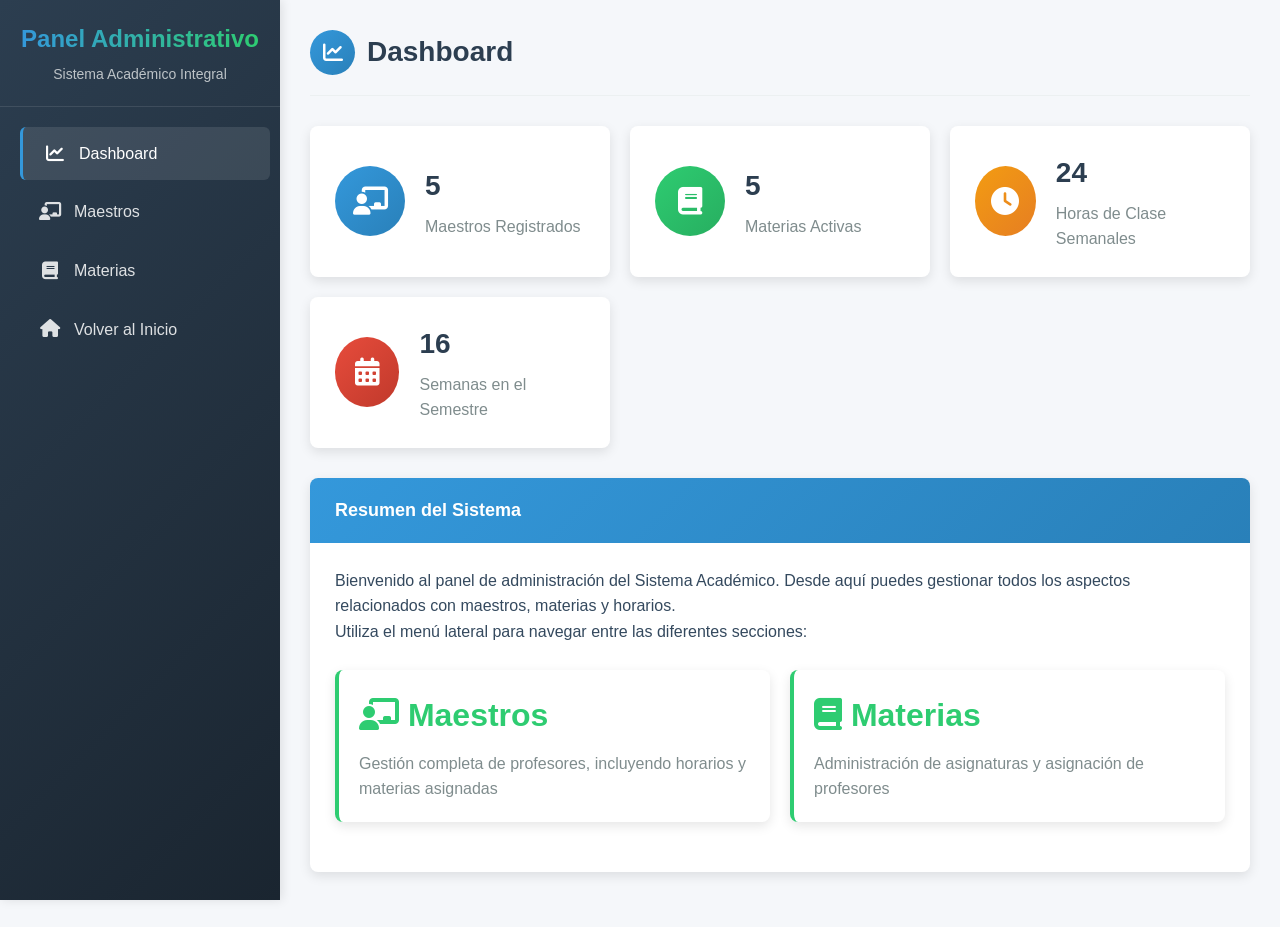
==== commit 7a7a9399: "Update admin.html" ====
--- a/admin.html
+++ b/admin.html
@@ -1026,16 +1026,16 @@
                 <div class="modal-body">
                     <div class="form-group">
                         <label class="form-label">Nombre completo</label>
-                        <input type="text" class="form-control" id="nombreMaestro" required placeholder="Ej: Juan Pérez">
+                        <input type="text" class="form-control" id="nombreMaestro" required placeholder="Ej: Edgar Omar Perez Contreras">
                         <div id="errorMaestro" class="error-message">Este maestro ya existe en el sistema.</div>
                     </div>
                     <div class="form-group">
                         <label class="form-label">Materia que imparte</label>
-                        <input type="text" class="form-control" id="especialidadMaestro" required placeholder="Ej: Matemáticas">
+                        <input type="text" class="form-control" id="especialidadMaestro" required placeholder="Ej: Optativa 1: Redes Neuronales y Lógica Difusa">
                     </div>
                     <div class="form-group">
                         <label class="form-label">Correo electrónico</label>
-                        <input type="email" class="form-control" id="emailMaestro" placeholder="ejemplo@institucion.edu">
+                        <input type="email" class="form-control" id="emailMaestro" placeholder="Edgar_Omar@gmail.com">
                     </div>
                     <div class="form-group">
                         <label class="form-label">Teléfono de contacto</label>
@@ -1150,52 +1150,82 @@
         const maestros = [
             { 
                 id: 1, 
-                nombre: "Juan Pérez", 
-                materias: ["Matemáticas"],
+                nombre: "Edgar Omar Perez Contreras", 
+                materias: ["Optativa 1: Redes Neuronales y Lógica Difusa, Web 1 con Laboratorio"],
                 horario: {
-                    "Lunes": "8:00-10:00 AM",
-                    "Martes": "10:00-12:00 PM", 
-                    "Miércoles": "8:00-10:00 AM",
-                    "Jueves": "10:00-12:00 PM",
-                    "Viernes": "8:00-10:00 AM"
+                    "Lunes": "05:00-06:00 PM",
+                    "Martes": "06:00-07:00 PM", 
+                    "Miércoles":"07:00-08:00 PM",
+                    "Jueves": "08:00-09:00 PM",
+                    "Viernes": "09:00-10:00 PM"
                 },
-                email: "jperez@institucion.edu",
+                email: "Edgar Omar Perez Contreras",
                 telefono: "(555) 123-4567"
             },
             { 
                 id: 2, 
-                nombre: "María López", 
-                materias: ["Historia"],
+                nombre: "José Miguel Mendivil Torres", 
+                materias: ["Innovación de Procesos con NTIC, Sistemas De Información"],
                 horario: {
-                    "Lunes": "2:00-4:00 PM",
-                    "Martes": "2:00-4:00 PM", 
-                    "Miércoles": "2:00-4:00 PM",
-                    "Jueves": "2:00-4:00 PM",
-                    "Viernes": "2:00-4:00 PM"
+                    "Lunes": "05:00-06:00 PM",
+                    "Martes": "06:00-07:00 PM", 
+                    "Miércoles":"07:00-08:00 PM",
+                    "Jueves": "08:00-09:00 PM",
+                    "Viernes": "09:00-10:00 PM"
                 },
-                email: "mlopez@institucion.edu",
+                email: "JoseMiguel@gmail.com",
                 telefono: "(555) 987-6543"
             },
             { 
                 id: 3, 
-                nombre: "Rocío Jaqueline Becerra Urquidez", 
-                materias: ["Sistemas Distribuidos Con Laboratorio"],
+                nombre: "Herman Geovany Inzunza Martínez", 
+                materias: ["Graficación Con Laboratorio, Web 2 con Laboratorio"],
                 horario: {
-                    "Lunes": "4:00-6:00 PM",
-                    "Martes": "4:00-6:00 PM", 
-                    "Miércoles": "4:00-6:00 PM",
-                    "Jueves": "4:00-6:00 PM",
-                    "Viernes": "4:00-6:00 PM"
+                    "Lunes": "05:00-06:00 PM",
+                    "Martes": "06:00-07:00 PM", 
+                    "Miércoles":"07:00-08:00 PM",
+                    "Jueves": "08:00-09:00 PM",
+                    "Viernes": "09:00-10:00 PM"
                 },
-                email: "rbecerra@institucion.edu",
+                email: "HermanGeo@gmail.com",
+                telefono: "(555) 456-7890"
+            },
+            { 
+                id: 4, 
+                nombre: "Mirsa Paolo Inzunza Martinez", 
+                materias: ["Computación Ubicua Con Laboratorio, Sistemas Operativos"],
+                horario: {
+                    "Lunes": "05:00-06:00 PM",
+                    "Martes": "06:00-07:00 PM", 
+                    "Miércoles":"07:00-08:00 PM",
+                    "Jueves": "08:00-09:00 PM",
+                    "Viernes": "09:00-10:00 PM"
+                },
+                email: "MirPao@gmail.com",
+                telefono: "(555) 456-7890"
+            },
+            { 
+                id: 5, 
+                nombre: "Rocio Jaqueline Becerra Urquidez", 
+                materias: ["Sistemas Distribuidos Con Laboratorio, Algoritmos y Lógica Computacional"],  
+                horario: {
+                    "Lunes": "05:00-06:00 PM",
+                    "Martes": "06:00-07:00 PM", 
+                    "Miércoles":"07:00-08:00 PM",
+                    "Jueves": "08:00-09:00 PM",
+                    "Viernes": "09:00-10:00 PM"
+                },
+                email: "RocioJaq@gmail.com",
                 telefono: "(555) 456-7890"
             },
         ];
 
         const materias = [
-            { id: 1, nombre: "Matemáticas", profesores: ["Juan Pérez"], creditos: 4, horas: 5 },
-            { id: 2, nombre: "Historia", profesores: ["María López"], creditos: 3, horas: 4 },
-            { id: 3, nombre: "Sistemas Distribuidos Con Laboratorio", profesores: ["Rocío Jaqueline Becerra Urquidez"], creditos: 5, horas: 6 },
+            { id: 1, nombre: "Optativa 1: Redes Neuronales y Lógica Difusa", profesores: ["Edgar Omar Perez Contreras"], creditos: 4, horas: 5 },
+            { id: 2, nombre: "Innovación de Procesos con NTIC", profesores: ["José Miguel Mendivil Torres"], creditos: 3, horas: 4 },
+            { id: 3, nombre: "Graficación Con Laboratorio", profesores: ["Herman Geovany Inzunza Martínez"], creditos: 5, horas: 6 },
+            { id: 4, nombre: "Computación Ubicua Con Laboratorio", profesores: ["Mirsa Paolo Inzunza Martinez"], creditos: 5, horas: 6 },
+            { id: 5, nombre: "Sistemas Distribuidos Con Laboratorio", profesores: ["Rocio Jaqueline Becerra Urquidez"], creditos: 5, horas: 6 },
         ];
 
         // Función para mostrar notificación
@@ -1464,6 +1494,14 @@
             } else {
                 errorElement.style.display = "none";
             }
+
+            // Validar si la materia ya está asignada a este maestro (aunque sea nuevo)
+    if (materiaYaAsignada(nombre, materia)) {
+        errorElement.textContent = "¡Este maestro ya tiene asignada esta materia!";
+        errorElement.style.display = "block";
+        alert("Error: La materia " + materia + " ya está asignada a este maestro.");
+        return;
+    }
             
             // Crear nuevo maestro con horario automático
             let nuevoMaestro = {
@@ -1609,6 +1647,17 @@
             }
         }
 
+        function materiaYaAsignada(maestroNombre, materiaNombre) {
+    const maestro = maestros.find(m => m.nombre.toLowerCase() === maestroNombre.toLowerCase());
+    return maestro ? maestro.materias.some(m => m.toLowerCase() === materiaNombre.toLowerCase()) : false;
+}
+
+// Función para verificar si un maestro ya está asignado a una materia
+function maestroYaAsignado(materiaNombre, maestroNombre) {
+    const materia = materias.find(m => m.nombre.toLowerCase() === materiaNombre.toLowerCase());
+    return materia ? materia.profesores.some(p => p.toLowerCase() === maestroNombre.toLowerCase()) : false;
+}
+
         // Cargar datos al iniciar la página
         document.addEventListener("DOMContentLoaded", () => {
             cargarMaestros();
@@ -1617,4 +1666,4 @@
         });
     </script>
 </body>
-</html>+</html>
